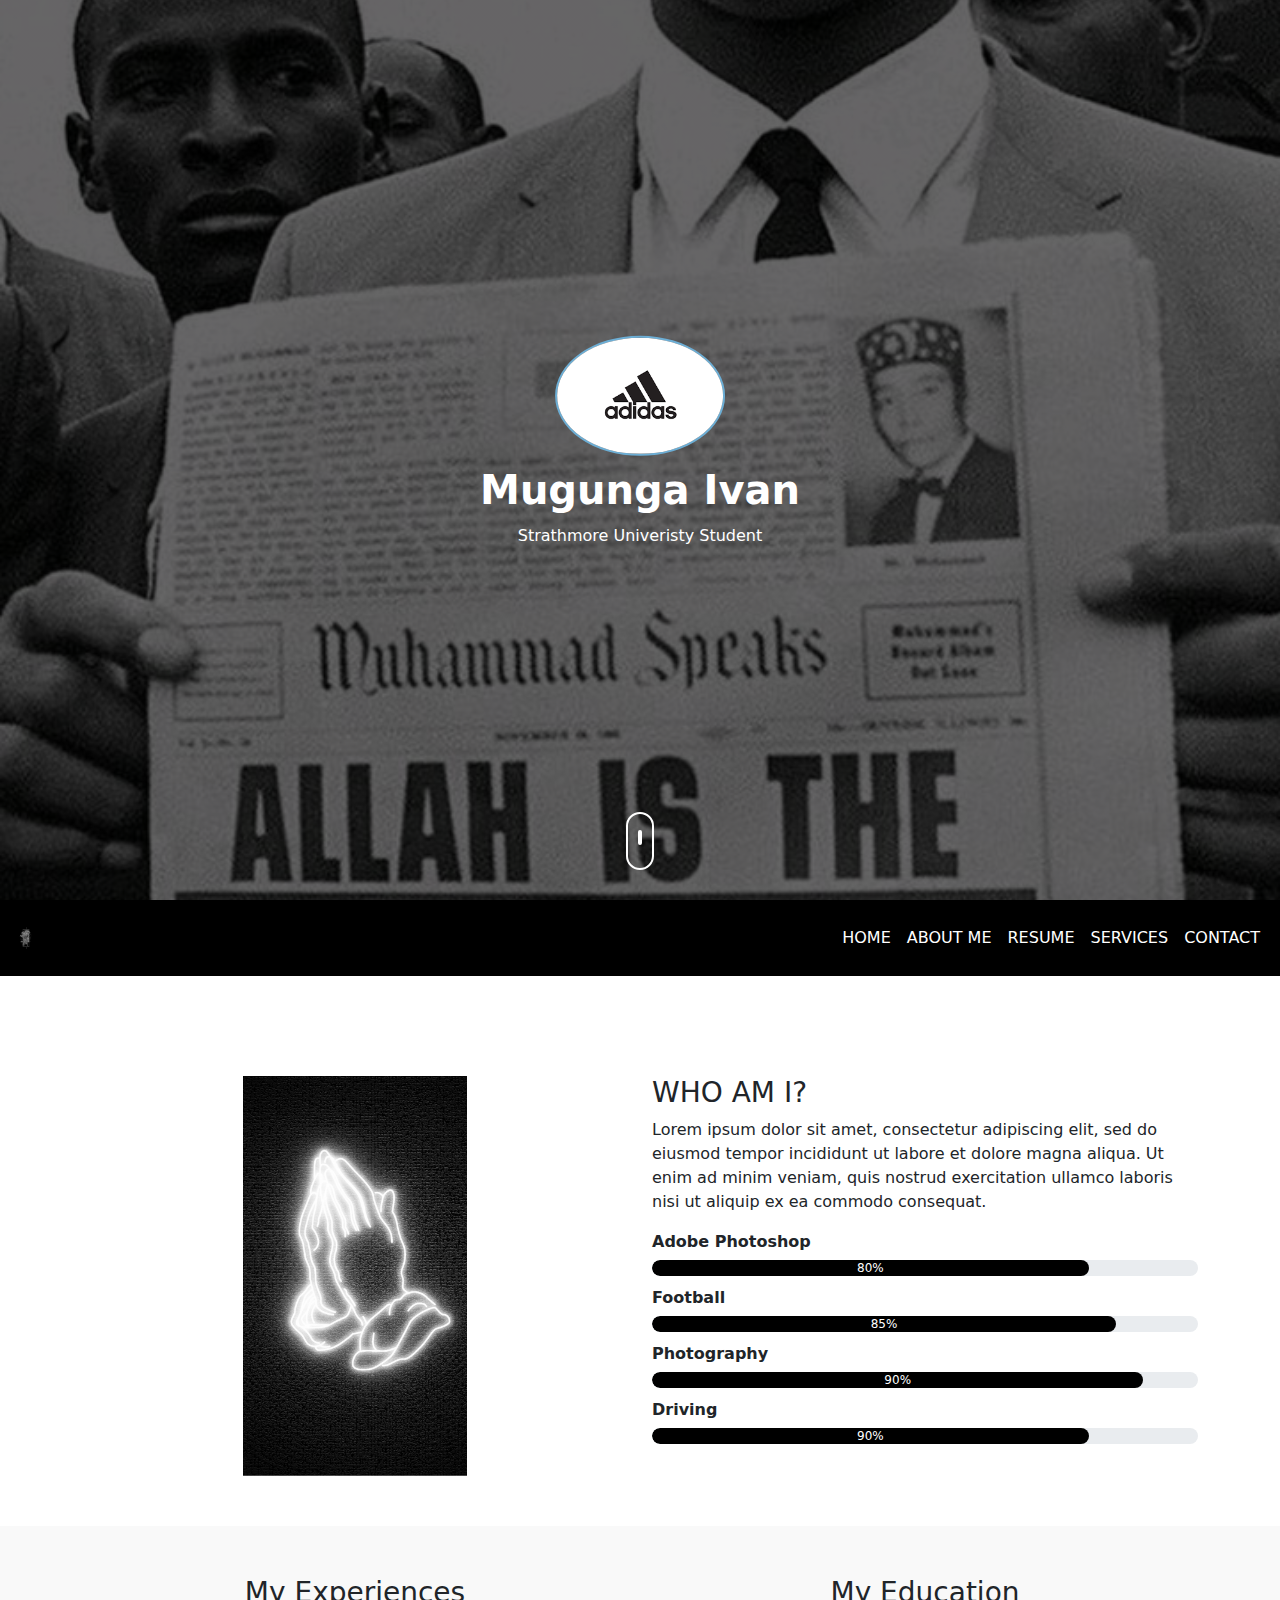
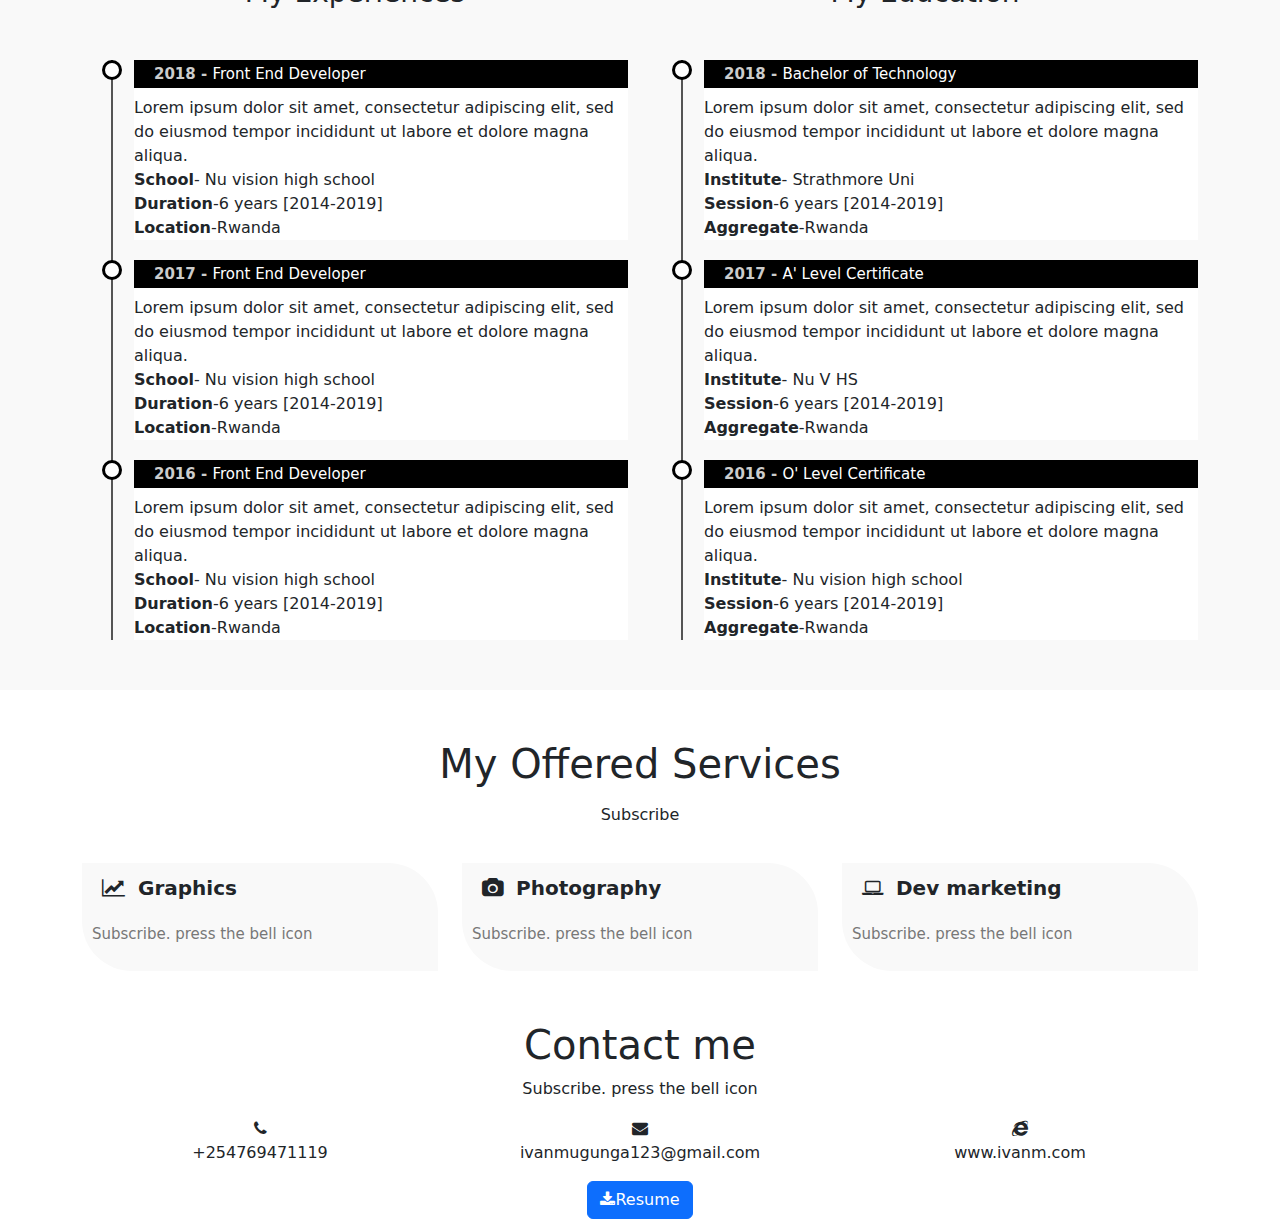
==== index.html @ 56f727ac "First Commit" ====
<!DOCTYPE html>
<html>
<head>
	
	<title>Resume Website</title>
	<link rel="stylesheet" href="style.css">
	<link rel="stylesheet"
 href="https://cdn.jsdelivr.net/npm/bootstrap@5.0.2/dist/css/bootstrap.min.css">

	<script src="https://code.jquery.com/jquery-3.3.1.slim.min.js" >	
	</script>
	<script src="https://stackpath.bootstrapcdn.com/bootstrap/4.1.3/js/bootstrap.min.js">
		</script>
<script src="https://cdnjs.cloudflare.com/ajax/libs/popper.js/1.14.3/umd/popper.min.js" >


</script>
<link rel="stylesheet" href="https://stackpath.bootstrapcdn.com/font-awesome/4.7.0/css/font-awesome.css" >
 

</head>
<body>
	<section id="header">
	<div class="container text-center">
	<div class="user-box">
	<img src="adidas.png">
	<h1>Mugunga Ivan</h1>
	<p>Strathmore Univeristy Student</p>
	</div>
	</div>
	<div class="scroll-btn">
	<div class="scroll-bar"><a href=""><span> </span></a>
		
	</div>	
	</div>
	</section>
	<section id="user-info">

	<div class="nav-bar">
	<nav class="navbar navbar-expand-lg">
  <div class="container-fluid">
    <a class="navbar-brand" href="#"><img src="pin.png"></a>
    <button class="navbar-toggler" type="button" data-toggle="collapse" data-bs-target="#navbar-collapse" aria-controls="navbarNav"aria-controls="navbarNav"aria-expanded="false" aria-label="Toggle navigation">

      <i class="fa fa-bars" ></i>
      <meta name="viewport" content="width=device-width, initial-scale=1">
    </button>
    <div class="collapse navbar-collapse" id="defaultNavbar1">
      <ul class="navbar-nav ms-auto">
        <li class="nav-item ">
          <a class="nav-link" href="#">HOME</a>
        </li>
        <li class="nav-item">
          <a class="nav-link" href="#">ABOUT ME</a>
        </li>
        <li class="nav-item">
          <a class="nav-link" href="#">RESUME</a>
        </li>
        <li class="nav-item">
          <a class="nav-link " href="#">SERVICES</a>
        </li>
         <li class="nav-item">
          <a class="nav-link " href="#">CONTACT</a>
        </li>
      </ul>
    </div>
  </div>
</nav>	
</div>
<div class="about container" id="about">
<div class="row">
<div class="col-md-6 text-center">
<img src="drake.png" class="profile-img">
</div>
<div class="col-md-6">
<h3>WHO AM I?</h3>
<p>
Lorem ipsum dolor sit amet, consectetur adipiscing elit, sed do eiusmod tempor incididunt ut labore et dolore magna aliqua. Ut enim ad minim veniam, quis nostrud exercitation ullamco laboris nisi ut aliquip ex ea commodo consequat.</p>
<div class="skills-bar">
	<p>Adobe Photoshop</p>
	<div class="progress">
		<div class="progress-bar" style="width:80% ;">80%</div>
		
	</div>
	<p>Football</p>
	<div class="progress">
		<div class="progress-bar" style="width:85% ;">85%</div>
	
</div>
<p>Photography</p>
	<div class="progress">
		<div class="progress-bar" style="width:90% ;">90%</div>
</div>
<p>Driving</p>
	<div class="progress">
		<div class="progress-bar" style="width:80% ;">90%</div>
</div>
</div>
</div>
</div>
</div>
  
  <div class="resume" id="resume">
  	<div class="container">
  		<div class="row" >
  			<div class="col-md-6">
  				<h3 class="text-center">My Experiences</h3>
  				<ul class="timeline">
  					<li>
  						<h4><span>2018 - </span> Front End Developer</h4>
  						<p>Lorem ipsum dolor sit amet, consectetur adipiscing elit, sed do eiusmod tempor incididunt ut labore et dolore magna aliqua.<br>
  							<b>School</b>- Nu vision high school<br>
  							<b>Duration</b>-6 years [2014-2019] <br>
  							<b>Location</b>-Rwanda<br>

  						</p>
  					</li>
  					<li>
  						<h4><span>2017 - </span> Front End Developer</h4>
  						<p>Lorem ipsum dolor sit amet, consectetur adipiscing elit, sed do eiusmod tempor incididunt ut labore et dolore magna aliqua.<br>
  							<b>School</b>- Nu vision high school<br>
  							<b>Duration</b>-6 years [2014-2019] <br>
  							<b>Location</b>-Rwanda<br>

  						</p>
  					</li>
  					<li>
  						<h4><span>2016 - </span> Front End Developer</h4>
  						<p>Lorem ipsum dolor sit amet, consectetur adipiscing elit, sed do eiusmod tempor incididunt ut labore et dolore magna aliqua.<br>
  							<b>School</b>- Nu vision high school<br>
  							<b>Duration</b>-6 years [2014-2019] <br>
  							<b>Location</b>-Rwanda<br>

  						</p>
  					</li>
  				</ul>
  			</div>

  			<div class="col-md-6">
  				<h3 class="text-center">My Education</h3>
  				<ul class="timeline">
  					<li>
  						<h4><span>2018 - </span> Bachelor of Technology </h4>
  						<p>Lorem ipsum dolor sit amet, consectetur adipiscing elit, sed do eiusmod tempor incididunt ut labore et dolore magna aliqua.<br>
  							<b>Institute</b>- Strathmore Uni<br>
  							<b>Session</b>-6 years [2014-2019] <br>
  							<b>Aggregate</b>-Rwanda<br>

  						</p>
  					</li>
  					<li>
  						<h4><span>2017 - </span> A' Level Certificate</h4>
   						<p>Lorem ipsum dolor sit amet, consectetur adipiscing elit, sed do eiusmod tempor incididunt ut labore et dolore magna aliqua.<br>
 							<b>Institute</b>- Nu V HS<br>
  							<b>Session</b>-6 years [2014-2019] <br>
  							<b>Aggregate</b>-Rwanda<br>

  						</p>
  					</li>
  					<li>
  						<h4><span>2016 - </span> O' Level Certificate</h4>
  						<p>Lorem ipsum dolor sit amet, consectetur adipiscing elit, sed do eiusmod tempor incididunt ut labore et dolore magna aliqua.<br>
  							<b>Institute</b>- Nu vision high school<br>
  							<b>Session</b>-6 years [2014-2019] <br>
  							<b>Aggregate</b>-Rwanda<br>

  						</p>
  					</li>
  				</ul>
  			</div>
  		</div>
  	</div>
  </div>

  <div class="services" id="services">
  	<div class="container">
  		<h1 class="text-center">My Offered Services</h1>
  		<p class="text-center">Subscribe</p>
  		<div class="row">
  			<div class="col-md-4">
  				<div class="services-box">
  					<i class="fa fa-line-chart"></i><span>Graphics</span>
  					<p>Subscribe. press the bell icon</p>
  				</div>
  				
  			</div>
  			<div class="col-md-4">
  				<div class="services-box">
  					<i class="fa fa-camera"></i><span>Photography</span>
  					<p>Subscribe. press the bell icon</p>
  				</div>
  				
  			</div>
  			<div class="col-md-4">
  				<div class="services-box">
  					<i class="fa fa-laptop"></i><span>Dev marketing</span>
  					<p>Subscribe. press the bell icon</p>
  				</div>
  				
  			</div>
  		</div>
  	</div>
  </div>

  <div class="Contact" id="Contact">
  	<div class="container text-center">
  		<h1>Contact me</h1>
  		<p class="text-center">Subscribe. press the bell icon</p>
  		<div class="row">
  			<div class="col-md-4">
  				<i class="fa fa-phone"></i>
  				<p>+254769471119</p>
  			</div>
  			<div class="col-md-4">
  				<i class="fa fa-envelope"></i>
  				<p>ivanmugunga123@gmail.com</p>
  			</div>
  			<div class="col-md-4">
  				<i class="fa fa-internet-explorer"></i>
  				<p>www.ivanm.com</p>
  			</div>
  		</div>
  		<button type="button" class="btn btn-primary"><i class="fa fa-download"></i>Resume</button>
  	</div>
  </div>
	</section>

</body>
</html>
---- style.css ----
body
{
	margin: 0;
	padding: 0;
	font-family: sans-serif;

}
#header
{
	height: 100vh;
	background: linear-gradient(rgba(0,0,0,0.6),rgba(0,0,0,0.6)),url(ali.jpg);
    background-size: cover;
    background-position: center;
    background-attachment: fixed;
}
.user-box
{
	top: 50%;
	left: 50%;
	transform: translate(-50%,-50%);
	position: absolute;
}
.user-box img
{
	border-radius: 50%;
	width: 50%;
	border: 2px solid #6caed5;
}
.user-box h1{
	color: #fff;
	font-weight: bold;
	margin: 10px;

}
.user-box p{
	color: #fff;
}
.scroll-btn{
	bottom:30px ;
	position: absolute;
	left: 50%;
	transform: translateX(-50%);
	border: 2px solid #fff;
	padding: 10px 10px 20px;
	border-radius: 30px;
}
.scroll-bar span{
	border: 2px solid #fff;
	font-size: 10px;
	border-radius: 30px;

}
.scroll-bar{
	animation: mover 1s infinite alternate;
}
@keyframes mover{
 0%{transform: translateY(0);}
 100%{transform: translateY(10px);}
}
.about{
	padding-top: 100px;
	padding-bottom: 50px;

}
.profile-img{
	height: 400px;
}
.nav-bar
{
	top: 0;
	position: sticky;
	z-index: 2;

}
.navbar{
	background-color: #000;
}
.navbar-brand img{
	height: 50px;

}
.nav-bar .fa-bars{
	font-size: 35px;
	color: #fff;
}
.navbar-toggler{
	outline: none  !important;


}

.navbar-nav{
	float: right;
	text-align:right ;

}
.nav-link{
	color: #fff !important;
    
	text-decoration: none;
	transition: 0.6s ease;
}
.skills-bar p{
 margin-bottom: 6px;
 font-weight: 600 ;
}
.progress{
	border-radius:16px !important;
	margin-bottom: 10px;
}
.progress-bar{
	border-radius: 16px;
	background: #000 !important;

}
.resume{
	padding-top: 50px;
	padding-bottom: 30px;
	background: #f9f9f9;
}
.resume h3{
	margin-bottom: 50px;
}
.timeline
{
	list-style-type: none;
	position: relative;

}
.timeline:before{
content: '';
background: #555;
display: inline-block;
position: absolute;
left: 29px;
width: 2px;
height: 100%;
z-index:1 ;
} 
.timeline li{
	margin-top:20 px ;
	margin-bottom: 20px;
	margin-left: 20px;
	background: #fff;
}
.timeline li h4{
	background-color: #000;
	padding: 5px 0 5px 20px;
	color: #fff;
	font-size: 15px;

}
.timeline li h4 span{
	font-weight: bold;
	color: #ccc;

}
.timeline li:before{
	content: '';
    background: #fff;
    display: inline-block;
    position: absolute;
    border-radius:50px ;
    border:3px solid #000 ;
    left: 20px;
    width: 20px;
    height: 20px;
    z-index: 1;

}
.services{
	padding-top: 50px;
	padding-bottom:50px ;
}
.services h1
{
	margin-bottom: 15px;

}
.services-box{
	background: #f9f9f9;
	padding: 10px;
	margin-top: 20px;
	border-top-right-radius: 50px;
	border-bottom-left-radius: 50px;
}
.services-box .fa{
	margin: 0 10px;
	font-size: 20px;
}
.services-box span{
	margin: 3px;
	font-size: 20px;
	font-weight: bold;

}
.services-box p{
	font-size:15px ;
	margin-top: 20px;
	color:#777 ;
}
.services-box:hover{
	background: #000;
	color: #fff;
	border-top-right-radius: 0;
	border-bottom-left-radius: 0;
	border-top-left-radius: 50px;
	border-bottom-right-radius: 50px;
	transition:1s ;
}
.services-box:hover p{
 color: #fff;
}
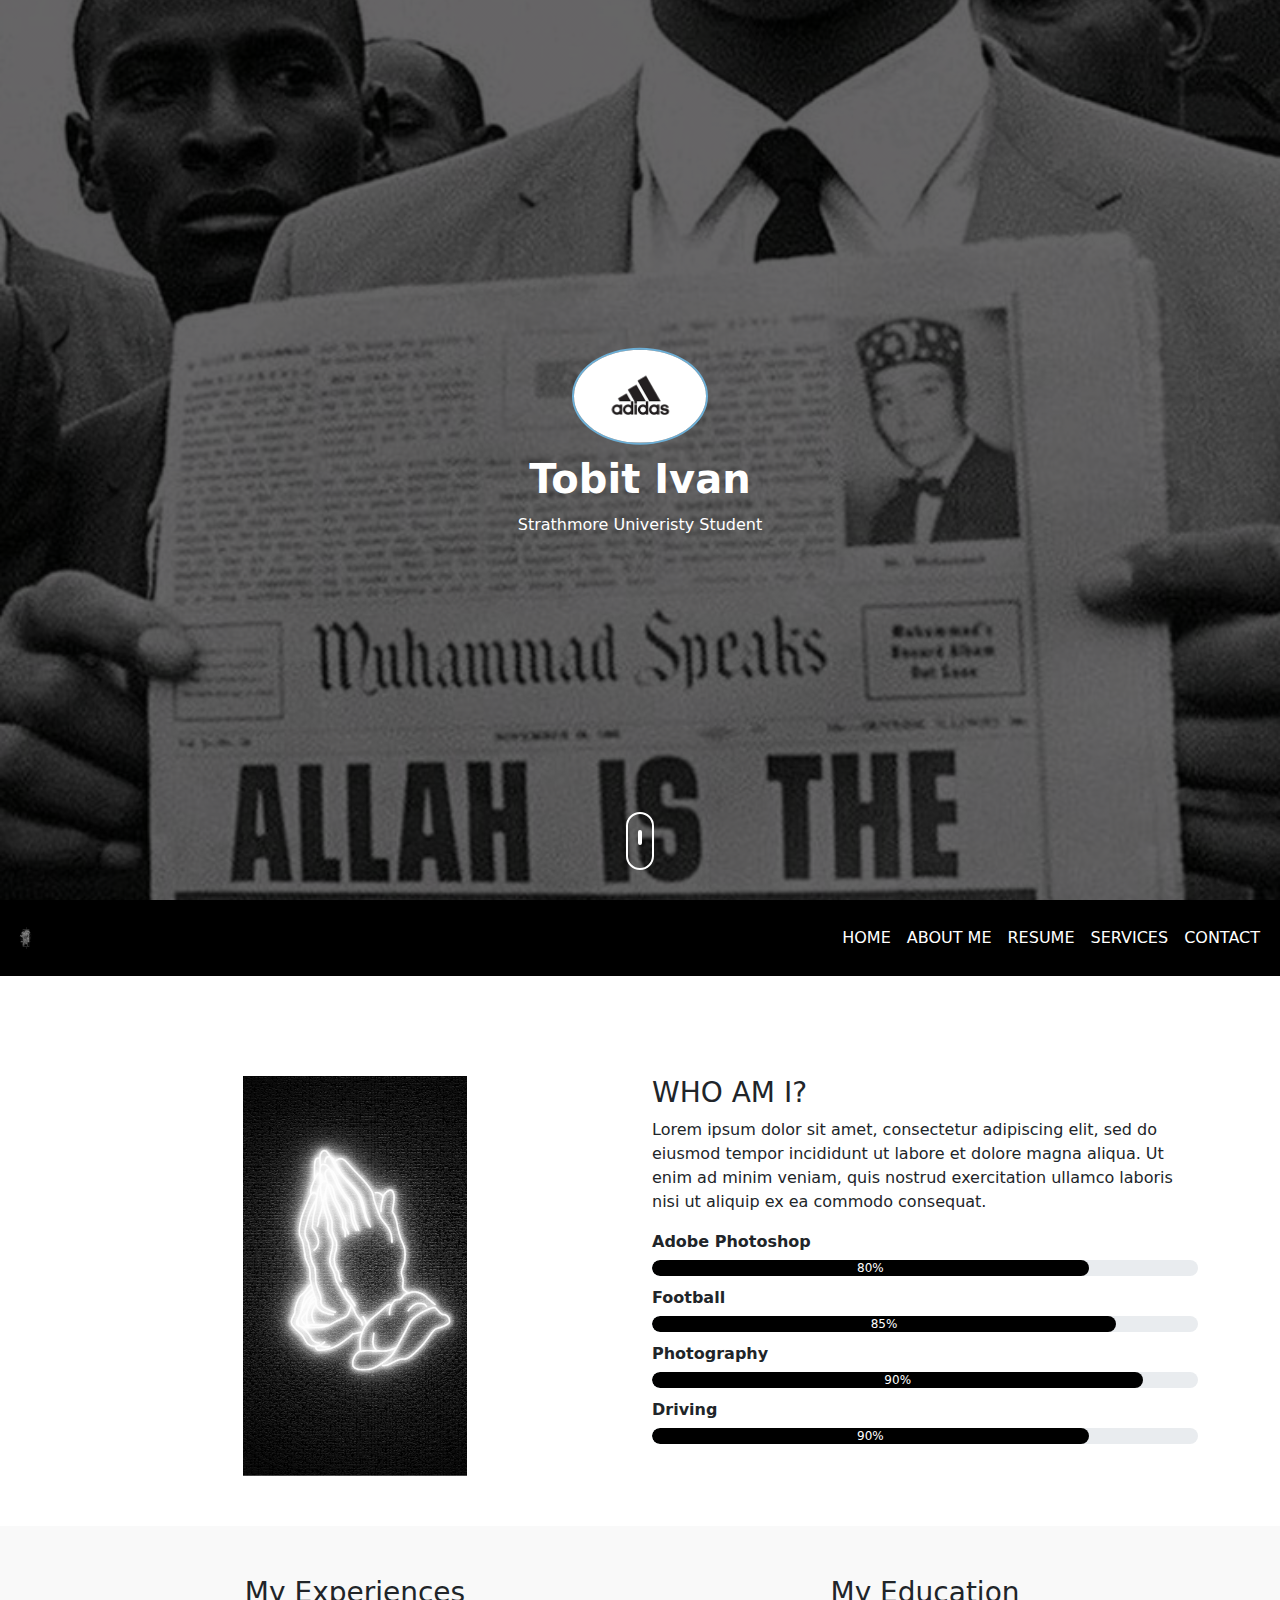
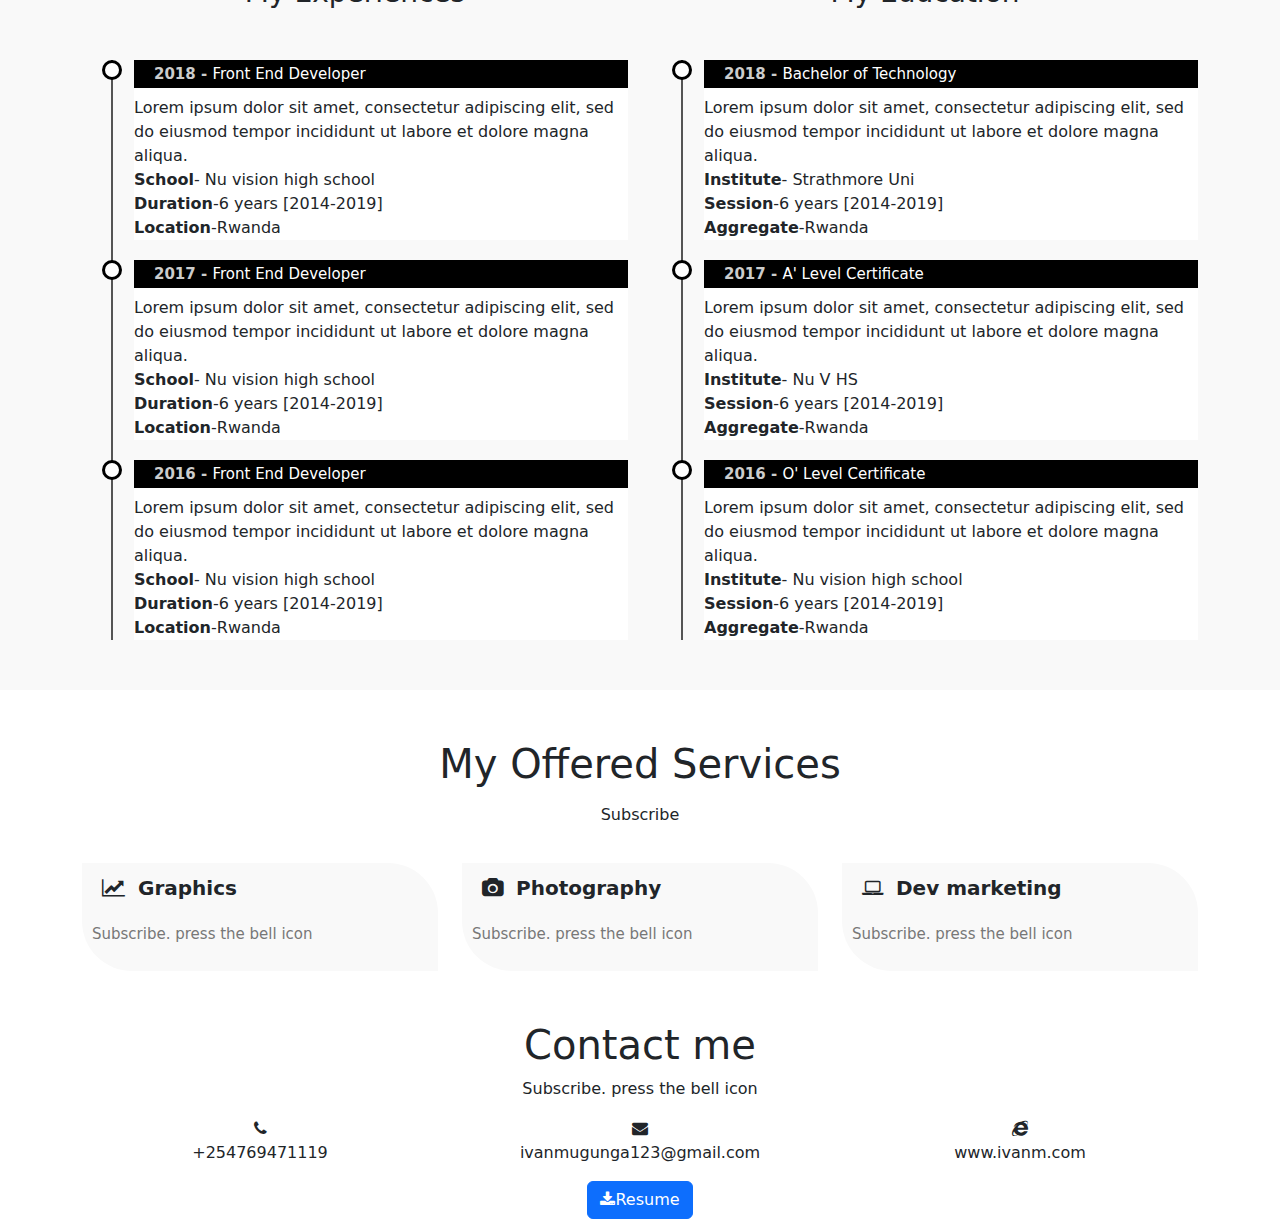
==== commit 5c8fa1d5: "Changed Name" ====
--- a/index.html
+++ b/index.html
@@ -24,7 +24,7 @@
 	<div class="container text-center">
 	<div class="user-box">
 	<img src="adidas.png">
-	<h1>Mugunga Ivan</h1>
+	<h1>Tobit Ivan</h1>
 	<p>Strathmore Univeristy Student</p>
 	</div>
 	</div>
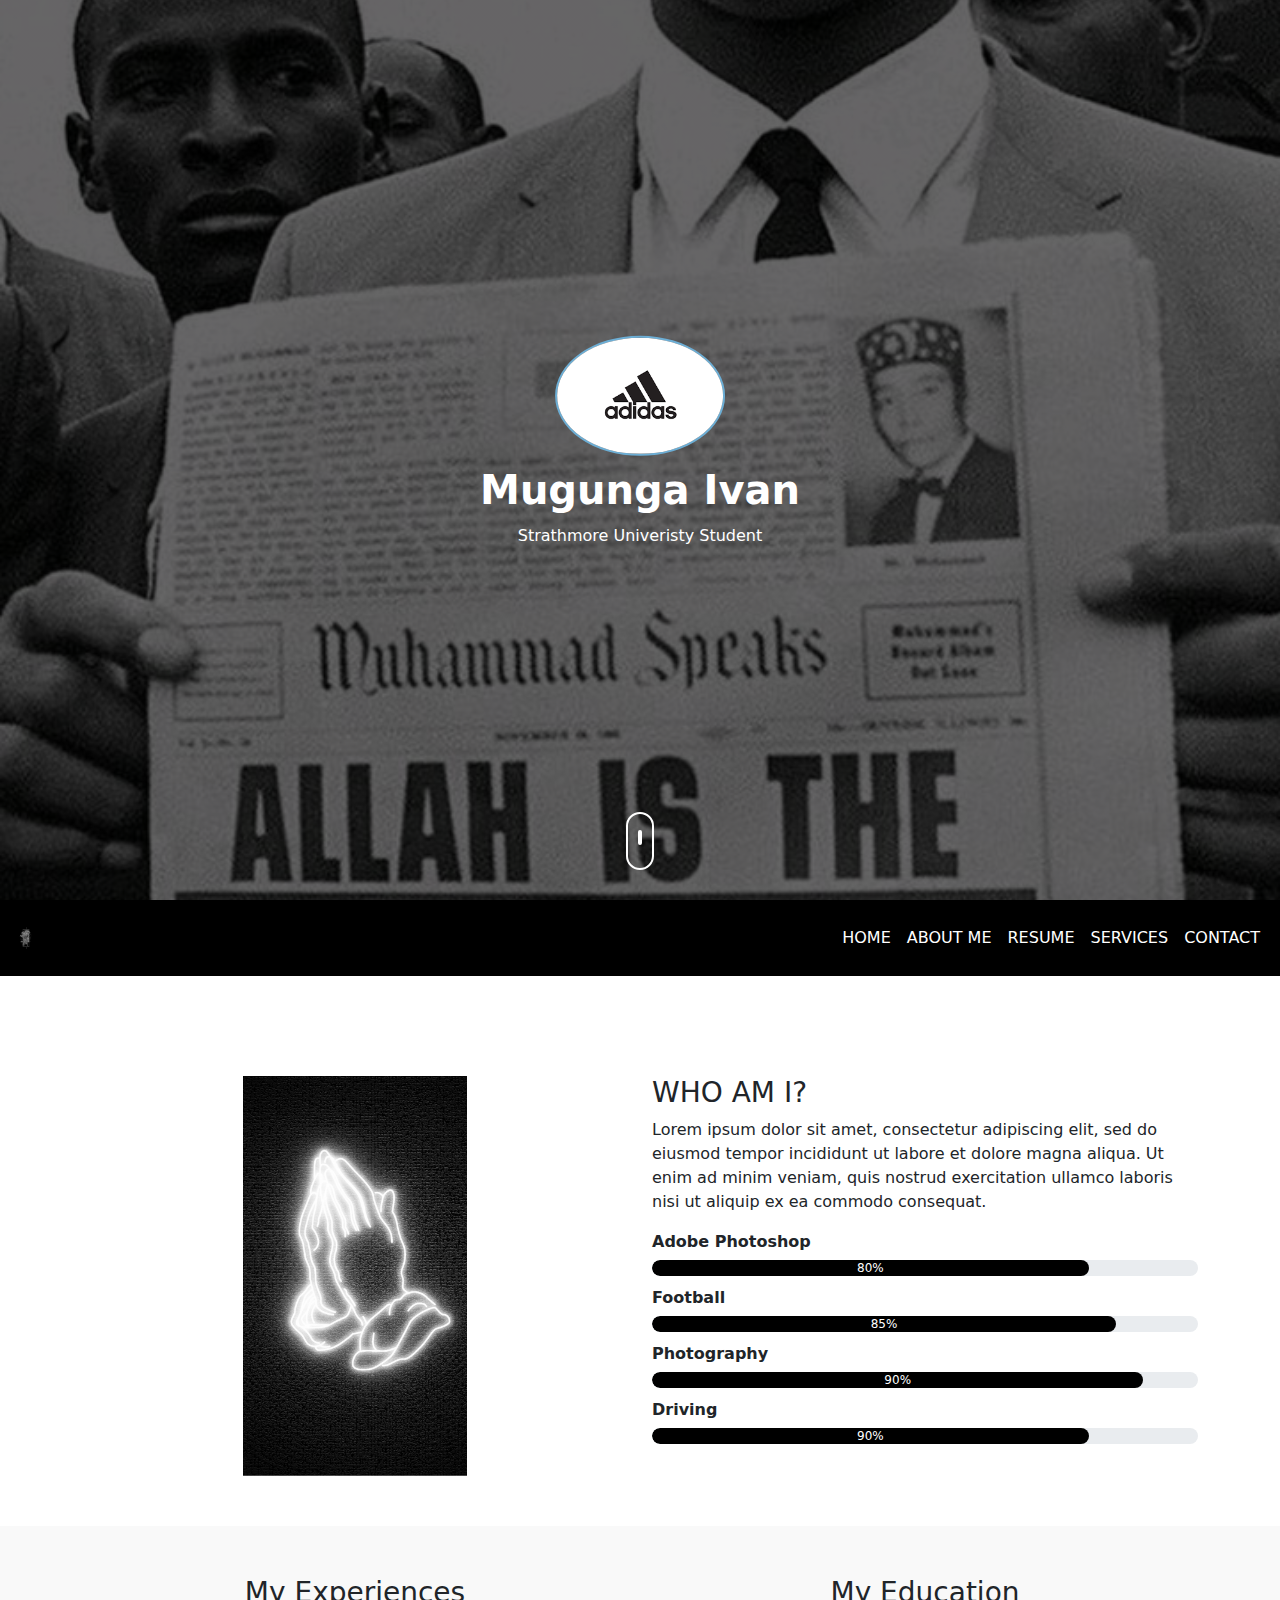
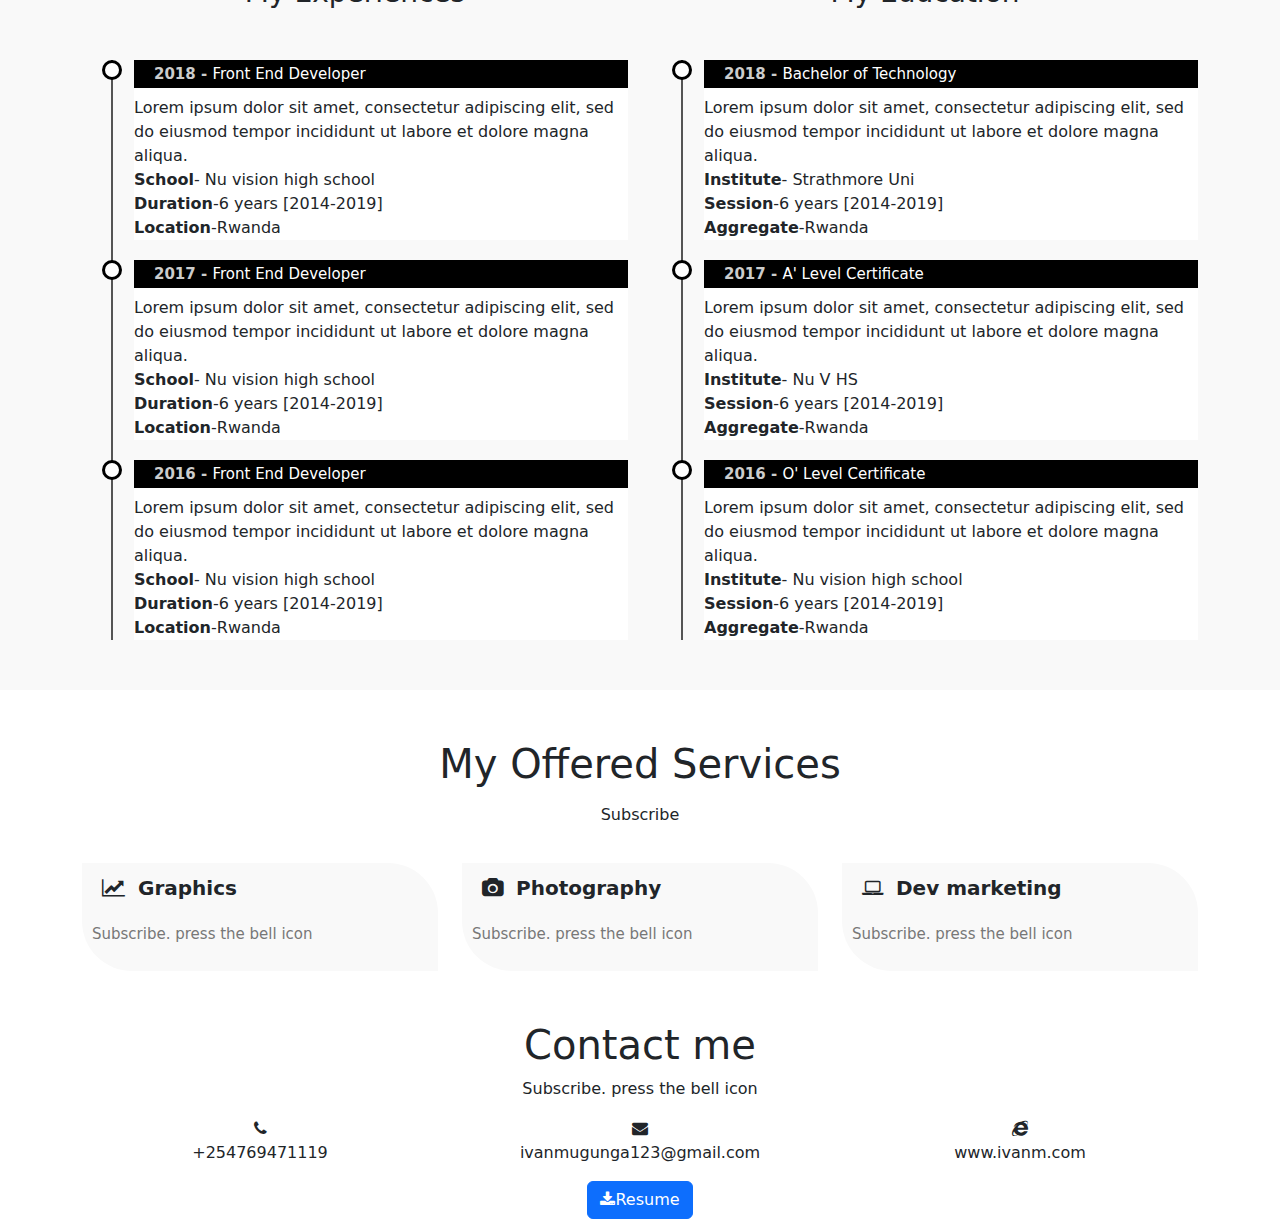
==== commit 9ab4a259: "changed name to Mugunga" ====
--- a/index.html
+++ b/index.html
@@ -24,7 +24,7 @@
 	<div class="container text-center">
 	<div class="user-box">
 	<img src="adidas.png">
-	<h1>Tobit Ivan</h1>
+	<h1>Mugunga Ivan</h1>
 	<p>Strathmore Univeristy Student</p>
 	</div>
 	</div>
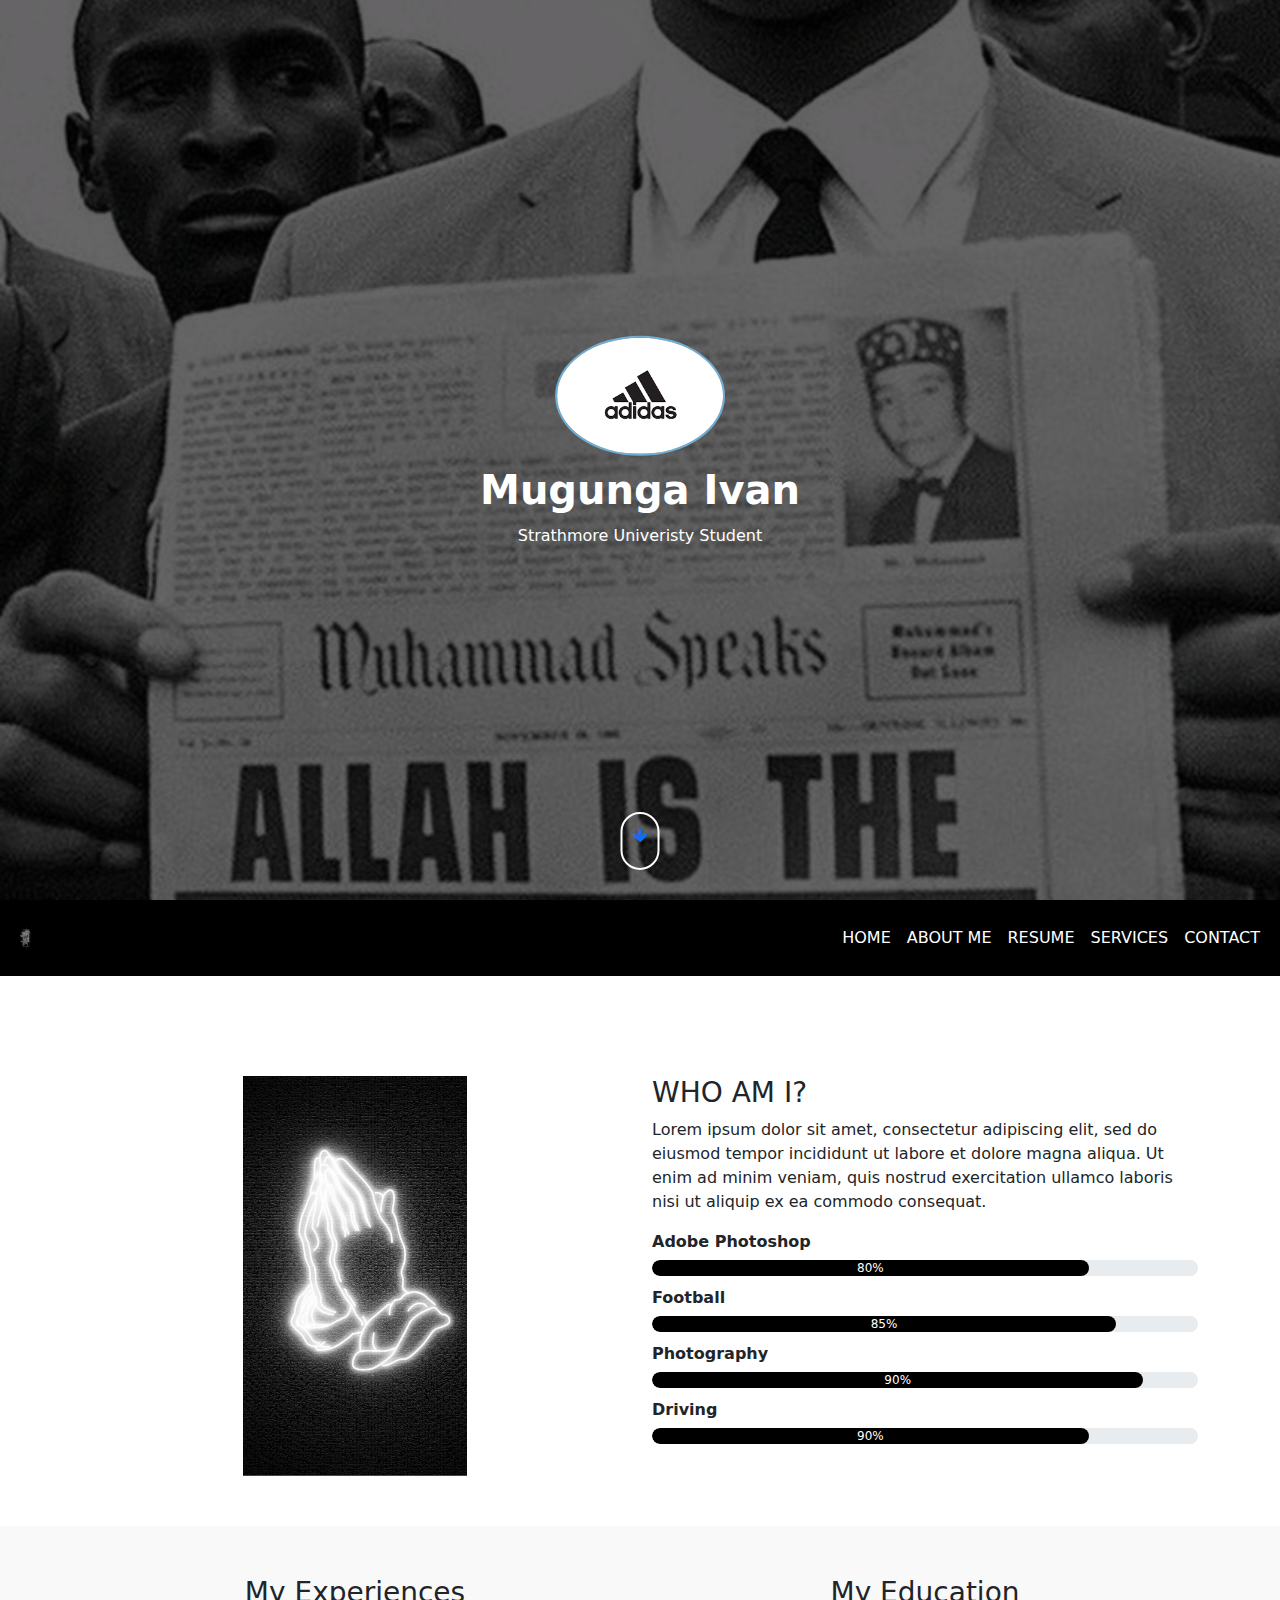
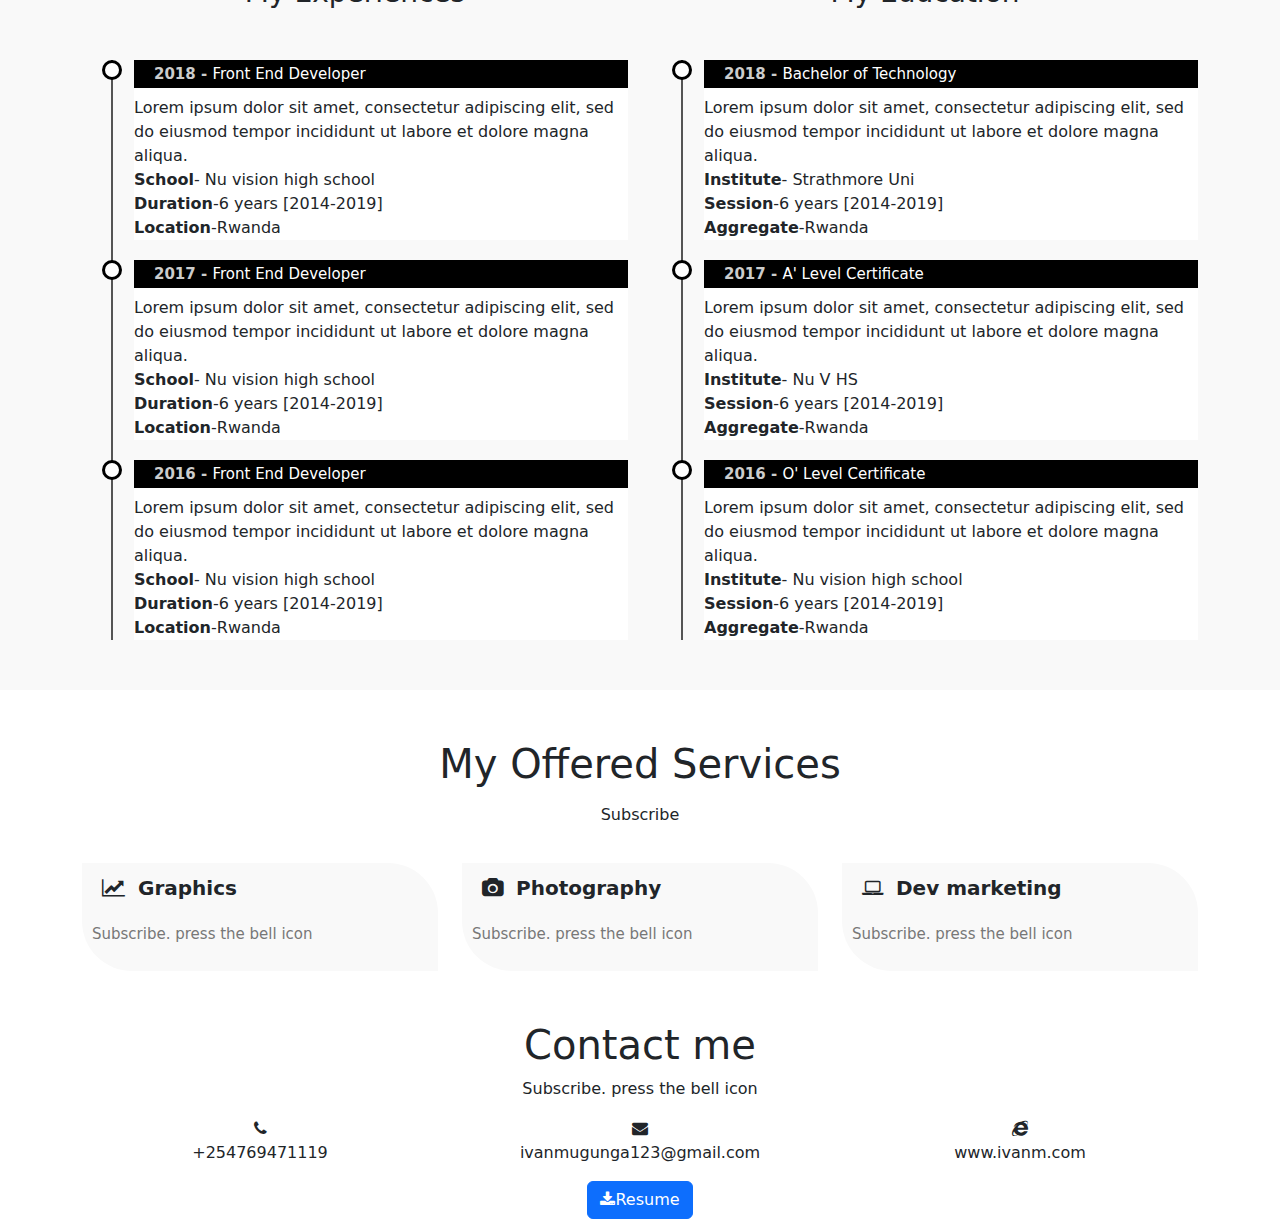
==== commit a6104243: "minor changes" ====
--- a/index.html
+++ b/index.html
@@ -3,7 +3,7 @@
 <head>
 	
 	<title>Resume Website</title>
-	<link rel="stylesheet" href="style.css">
+	<link rel="stylesheet" href="css/style.css">
 	<link rel="stylesheet"
  href="https://cdn.jsdelivr.net/npm/bootstrap@5.0.2/dist/css/bootstrap.min.css">
 
@@ -23,13 +23,13 @@
 	<section id="header">
 	<div class="container text-center">
 	<div class="user-box">
-	<img src="adidas.png">
+	<img src="images/adidas.png">
 	<h1>Mugunga Ivan</h1>
 	<p>Strathmore Univeristy Student</p>
 	</div>
 	</div>
 	<div class="scroll-btn">
-	<div class="scroll-bar"><a href=""><span> </span></a>
+	<div class="scroll-bar"><a href="#about"><i class="fa fa-arrow-down"></i></a>
 		
 	</div>	
 	</div>
@@ -39,7 +39,7 @@
 	<div class="nav-bar">
 	<nav class="navbar navbar-expand-lg">
   <div class="container-fluid">
-    <a class="navbar-brand" href="#"><img src="pin.png"></a>
+    <a class="navbar-brand" href="#"><img src="images/pin.png"></a>
     <button class="navbar-toggler" type="button" data-toggle="collapse" data-bs-target="#navbar-collapse" aria-controls="navbarNav"aria-controls="navbarNav"aria-expanded="false" aria-label="Toggle navigation">
 
       <i class="fa fa-bars" ></i>
@@ -51,26 +51,27 @@
           <a class="nav-link" href="#">HOME</a>
         </li>
         <li class="nav-item">
-          <a class="nav-link" href="#">ABOUT ME</a>
+          <a class="nav-link" href="#about">ABOUT ME</a>
         </li>
         <li class="nav-item">
-          <a class="nav-link" href="#">RESUME</a>
+          <a class="nav-link" href="#resume">RESUME</a>
         </li>
         <li class="nav-item">
-          <a class="nav-link " href="#">SERVICES</a>
+          <a class="nav-link " href="#services">SERVICES</a>
         </li>
          <li class="nav-item">
-          <a class="nav-link " href="#">CONTACT</a>
+          <a class="nav-link " href="#Contact">CONTACT</a>
         </li>
       </ul>
     </div>
   </div>
 </nav>	
 </div>
+<section id="about">
 <div class="about container" id="about">
 <div class="row">
 <div class="col-md-6 text-center">
-<img src="drake.png" class="profile-img">
+<img src="images/drake.png" class="profile-img">
 </div>
 <div class="col-md-6">
 <h3>WHO AM I?</h3>
@@ -99,6 +100,7 @@
 </div>
 </div>
 </div>
+</section>
   
   <div class="resume" id="resume">
   	<div class="container">
--- a/css/style.css
+++ b/css/style.css
@@ -0,0 +1,213 @@
+body
+{
+	margin: 0;
+	padding: 0;
+	font-family: sans-serif;
+
+}
+#header
+{
+	height: 100vh;
+	background: linear-gradient(rgba(0,0,0,0.6),rgba(0,0,0,0.6)),url(../images/ali.jpg);
+    background-size: cover;
+    background-position: center;
+    background-attachment: fixed;
+}
+.user-box
+{
+	top: 50%;
+	left: 50%;
+	transform: translate(-50%,-50%);
+	position: absolute;
+}
+.user-box img
+{
+	border-radius: 50%;
+	width: 50%;
+	border: 2px solid #6caed5;
+}
+.user-box h1{
+	color: #fff;
+	font-weight: bold;
+	margin: 10px;
+
+}
+.user-box p{
+	color: #fff;
+}
+.scroll-btn{
+	bottom:30px ;
+	position: absolute;
+	left: 50%;
+	transform: translateX(-50%);
+	border: 2px solid #fff;
+	padding: 10px 10px 20px;
+	border-radius: 30px;
+}
+.scroll-bar span{
+	border: 2px solid #fff;
+	font-size: 10px;
+	border-radius: 30px;
+
+}
+.scroll-bar{
+	animation: mover 1s infinite alternate;
+}
+@keyframes mover{
+ 0%{transform: translateY(0);}
+ 100%{transform: translateY(10px);}
+}
+.about{
+	padding-top: 100px;
+	padding-bottom: 50px;
+
+}
+.profile-img{
+	height: 400px;
+}
+.nav-bar
+{
+	top: 0;
+	position: sticky;
+	z-index: 2;
+
+}
+.navbar{
+	background-color: #000;
+}
+.navbar-brand img{
+	height: 50px;
+
+}
+.nav-bar .fa-bars{
+	font-size: 35px;
+	color: #fff;
+}
+.navbar-toggler{
+	outline: none  !important;
+
+
+}
+
+.navbar-nav{
+	float: right;
+	text-align:right ;
+
+}
+.nav-link{
+	color: #fff !important;
+    
+	text-decoration: none;
+	transition: 0.6s ease;
+}
+.skills-bar p{
+ margin-bottom: 6px;
+ font-weight: 600 ;
+}
+.progress{
+	border-radius:16px !important;
+	margin-bottom: 10px;
+}
+.progress-bar{
+	border-radius: 16px;
+	background: #000 !important;
+
+}
+.resume{
+	padding-top: 50px;
+	padding-bottom: 30px;
+	background: #f9f9f9;
+}
+.resume h3{
+	margin-bottom: 50px;
+}
+.timeline
+{
+	list-style-type: none;
+	position: relative;
+
+}
+.timeline:before{
+content: '';
+background: #555;
+display: inline-block;
+position: absolute;
+left: 29px;
+width: 2px;
+height: 100%;
+z-index:1 ;
+} 
+.timeline li{
+	margin-top:20 px ;
+	margin-bottom: 20px;
+	margin-left: 20px;
+	background: #fff;
+}
+.timeline li h4{
+	background-color: #000;
+	padding: 5px 0 5px 20px;
+	color: #fff;
+	font-size: 15px;
+
+}
+.timeline li h4 span{
+	font-weight: bold;
+	color: #ccc;
+
+}
+.timeline li:before{
+	content: '';
+    background: #fff;
+    display: inline-block;
+    position: absolute;
+    border-radius:50px ;
+    border:3px solid #000 ;
+    left: 20px;
+    width: 20px;
+    height: 20px;
+    z-index: 1;
+
+}
+.services{
+	padding-top: 50px;
+	padding-bottom:50px ;
+}
+.services h1
+{
+	margin-bottom: 15px;
+
+}
+.services-box{
+	background: #f9f9f9;
+	padding: 10px;
+	margin-top: 20px;
+	border-top-right-radius: 50px;
+	border-bottom-left-radius: 50px;
+}
+.services-box .fa{
+	margin: 0 10px;
+	font-size: 20px;
+}
+.services-box span{
+	margin: 3px;
+	font-size: 20px;
+	font-weight: bold;
+
+}
+.services-box p{
+	font-size:15px ;
+	margin-top: 20px;
+	color:#777 ;
+}
+.services-box:hover{
+	background: #000;
+	color: #fff;
+	border-top-right-radius: 0;
+	border-bottom-left-radius: 0;
+	border-top-left-radius: 50px;
+	border-bottom-right-radius: 50px;
+	transition:1s ;
+}
+.services-box:hover p{
+ color: #fff;
+}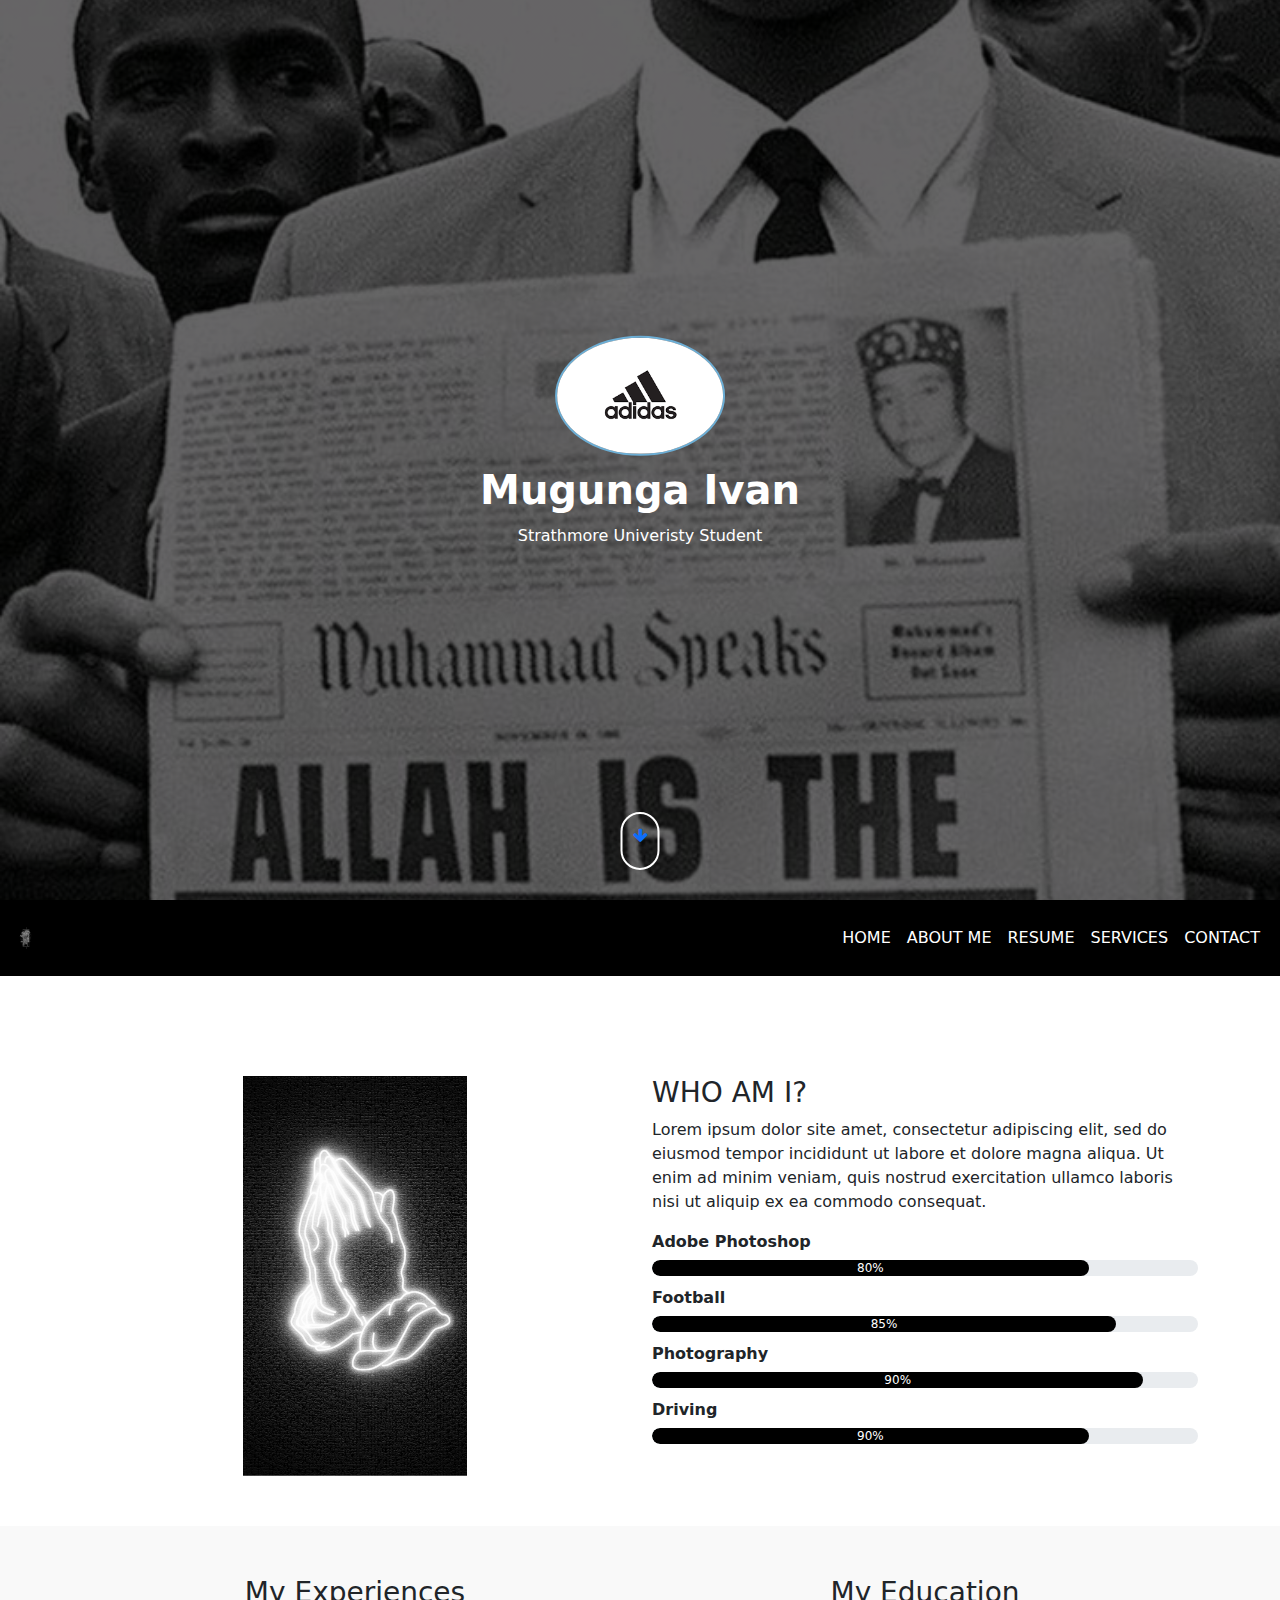
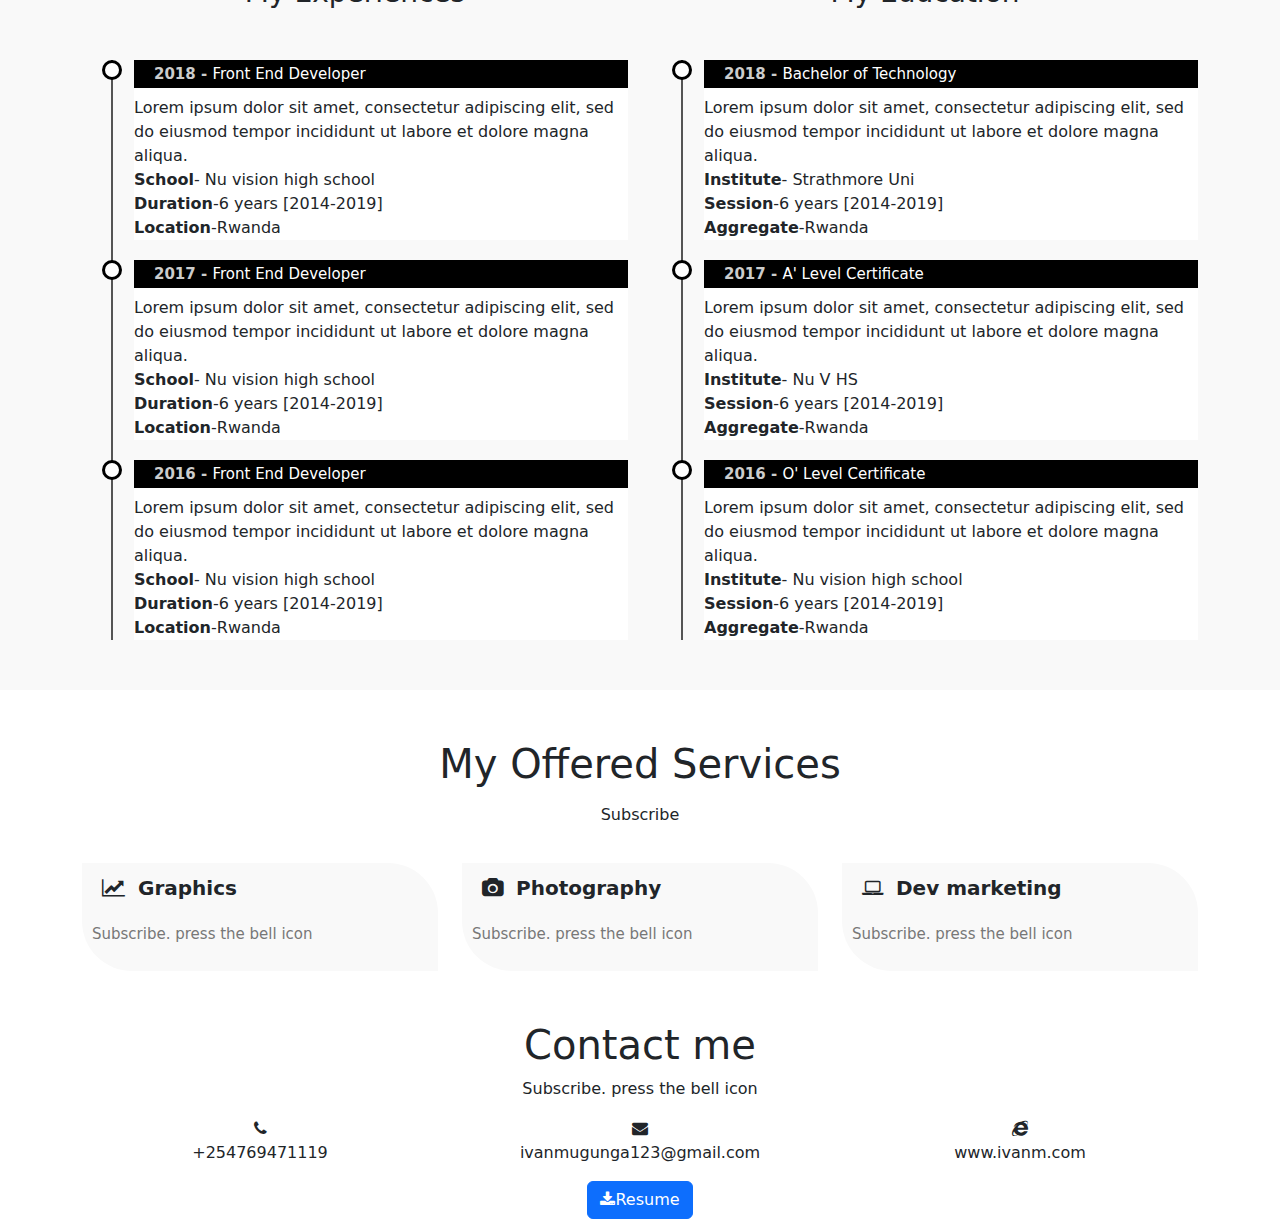
==== commit 69b85865: "none" ====
--- a/index.html
+++ b/index.html
@@ -76,7 +76,7 @@
 <div class="col-md-6">
 <h3>WHO AM I?</h3>
 <p>
-Lorem ipsum dolor sit amet, consectetur adipiscing elit, sed do eiusmod tempor incididunt ut labore et dolore magna aliqua. Ut enim ad minim veniam, quis nostrud exercitation ullamco laboris nisi ut aliquip ex ea commodo consequat.</p>
+Lorem ipsum dolor site amet, consectetur adipiscing elit, sed do eiusmod tempor incididunt ut labore et dolore magna aliqua. Ut enim ad minim veniam, quis nostrud exercitation ullamco laboris nisi ut aliquip ex ea commodo consequat.</p>
 <div class="skills-bar">
 	<p>Adobe Photoshop</p>
 	<div class="progress">
